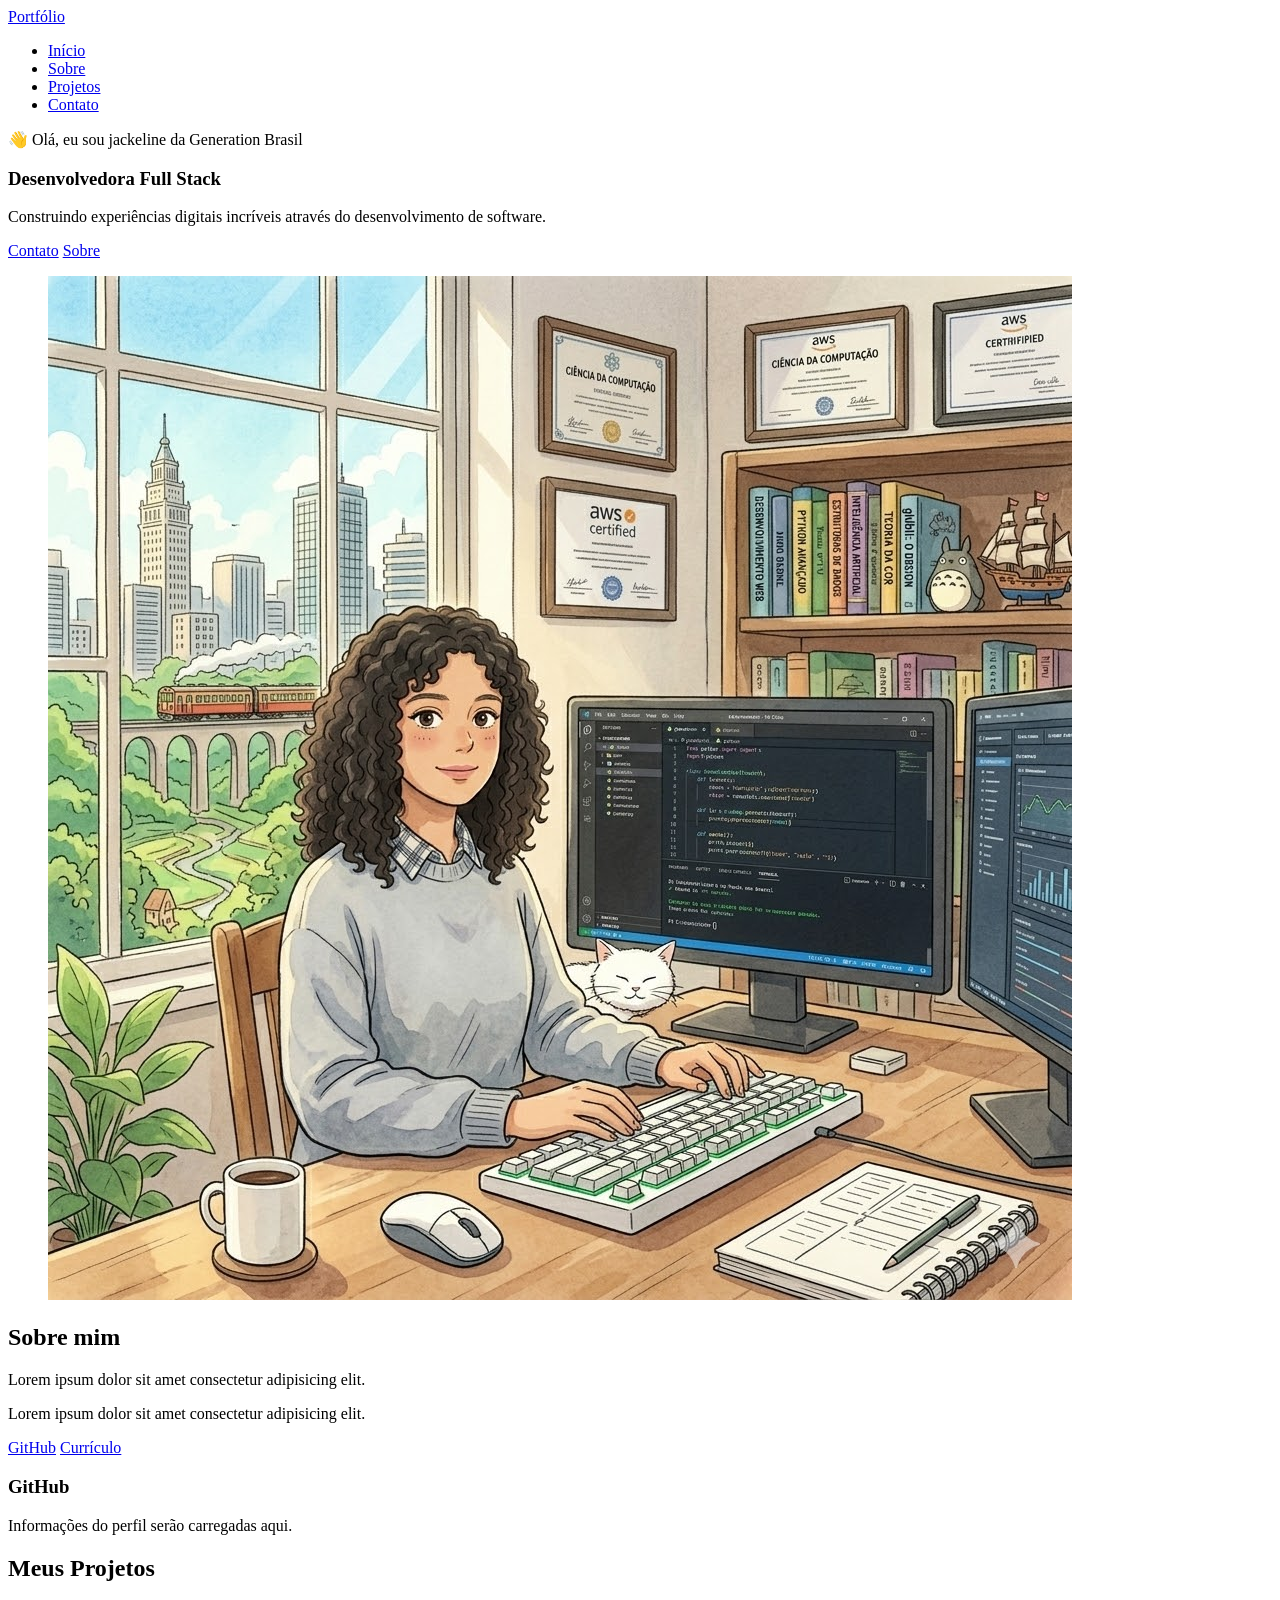
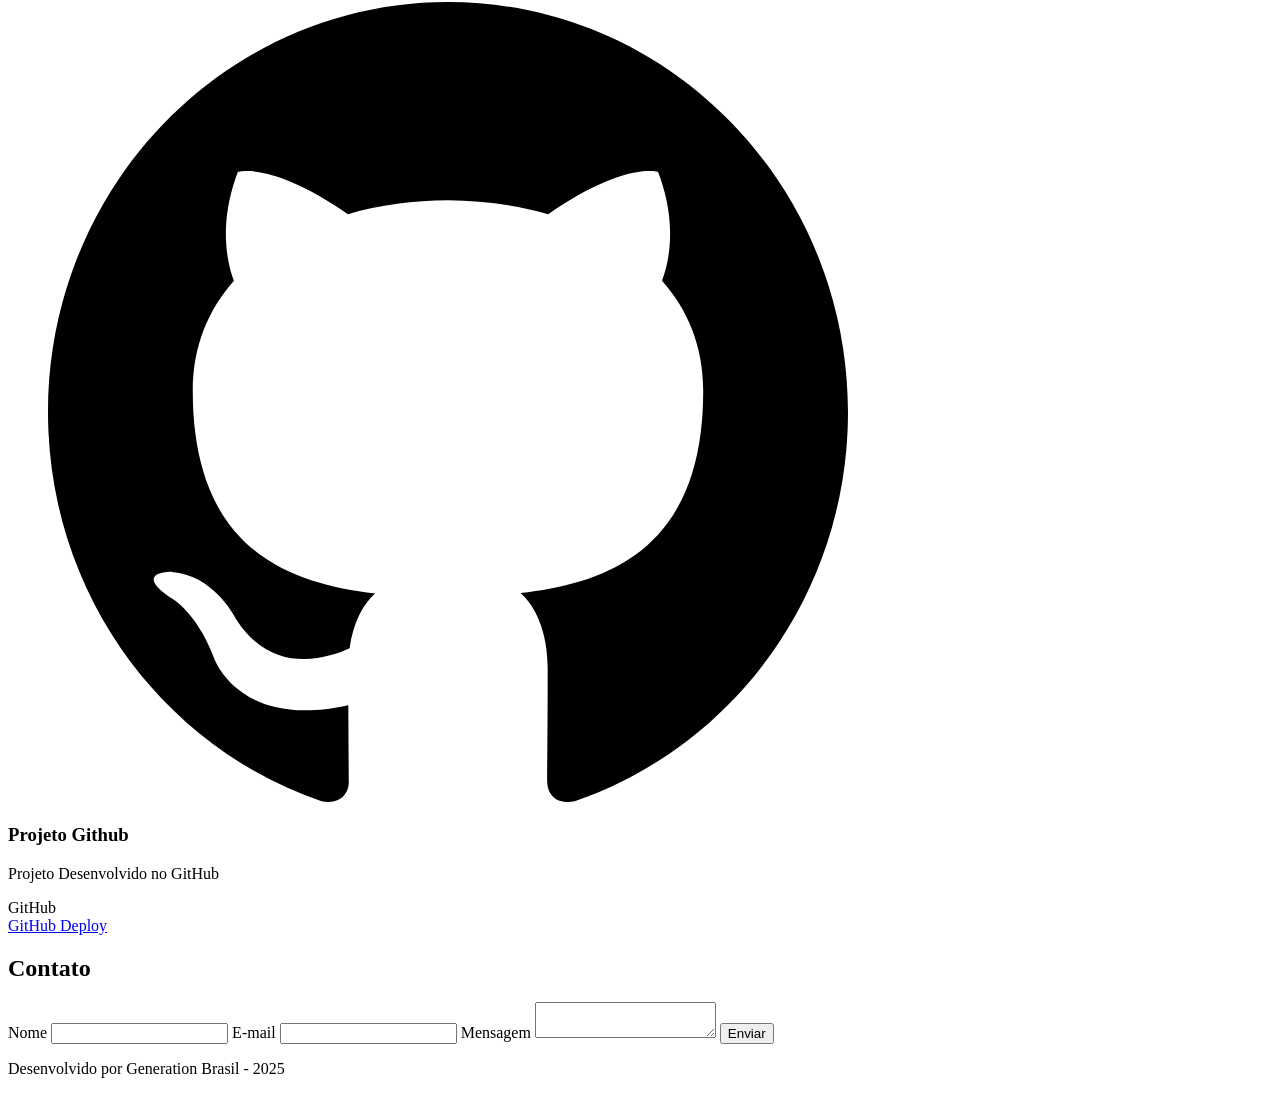
==== index.html @ 972995d1 "Atualização do portfólio" ====
<!DOCTYPE html>
<html lang="pt-br">

<head>
    <meta charset="UTF-8">
    <meta name="viewport" content="width=device-width, initial-scale=1.0">

    <meta name="author" content="Generation Brasil">
    <meta name="description" content="Portfólio da Generation Brasil, 
                desenvolvedor Full Stack especializado em criar experiências 
                digitais incríveis. Conheça meus projetos e entre em contato.">
    <meta name="robots" content="index, follow">

    <link rel="icon" type="image/svg+xml" href="./assets/img/favicon.svg">

    <title>Portfólio Generation Brasil</title>
</head>

<body>


    <!-- Cabeçalho da Página (header) -->
    <header>

        <div class="menu-content">

            <!-- TÍTULO -->
            <a href="index.html" id="titulo">Portfólio</a>

            <!-- MENU -->
            <nav>
                <ul class="menu-list">


                    <li><a href="#hero">Início</a></li>
                    <li><a href="#about">Sobre</a></li>
                    <li><a href="#projects">Projetos</a></li>
                    <li><a href="#contact">Contato</a></li>
                </ul>
            </nav>

        </div>

    </header>


    <main>
        <section id="hero">
            <article>
                <span>👋 Olá, eu sou jackeline da Generation Brasil</span>
                <h1>Desenvolvedora Full Stack</h1>



                <p>
                    Construindo experiências digitais incríveis através do desenvolvimento de software.
                </p>
                <div>
                    <a href="#contact">Contato</a>
                    <a href="#about">Sobre</a>
                </div>
            </article>


        </section>

        <section id="about">
            <figure>
                <img src="assets/img/fotodev.jpg" alt="Teste">
            </figure>

            <article class="about-content">
                <h2>Sobre mim</h2>

                <p>
                    Lorem ipsum dolor sit amet consectetur adipisicing elit.
                </p>

                <p>
                    Lorem ipsum dolor sit amet consectetur adipisicing elit.
                </p>

                <div class="about-buttons-data">
                    <div class="buttons-conteiner">

                        <a href="#" target="_blank" class="botao">GitHub</a>

                        <a href="https://docs.google.com/document/d/15XJfJDnH5DK8Jt36QA4TYG4W5u7nFLm6/edit?usp=sharing&ouid=114513212974353377610&rtpof=true&sd=true"
                            target="_blank" class="botao-outline">
                            Currículo
                        </a>

                    </div>
                </div>
                <h3>GitHub</h3>

                <p>Informações do perfil serão carregadas aqui.</p>
                </div>
            </article>

        </section>

        <!-- Seção Projetos do autor -->
        <section id="projects" class="section-container projects-container">
            <h2>Meus Projetos</h2>

            <!-- Swiper Container -->
            <div class="swiper projects-swiper">
                <div class="swiper-wrapper">
                    <div class="swiper-slide">

                        <article class="project-card">
                            <figure class="project-image">
                                <img src="./assets/icons/languages/github.svg" alt="Ícone GitHub">
                            </figure>

                            <div class="project-content">
                                <h3>Projeto Github</h3>
                                <p>Projeto Desenvolvido no GitHub</p>

                                <div class="project-tags">
                                    <span class="tag">GitHub</span>
                                </div>

                                <div class="project-buttons">
                                    <a href="#" target="_blank" class="botao botao-sm">
                                        GitHub
                                    </a>

                                    <a href="#" target="_blank" class="botao-outline botao-sm">
                                        Deploy
                                    </a>
                                </div>
                            </div>

                        </article>

                    </div>
                </div>
            </div>

            <!-- Botões de navegação -->
            <div class="swiper-button-next"></div>
            <div class="swiper-button-prev"></div>

            <!-- Paginação -->
            <div class="swiper-pagination"></div>

        </section>

        <section id="contact">

            <h2>Contato</h2>

            <form>
                <label for="name">Nome</label>
                <input type="text" id="name" />

                <label for="email">E-mail</label>
                <input type="email" id="email" />

                <label for="message">Mensagem</label>
                <textarea id="message"></textarea>

                <button type="submit"> Enviar </button>

            </form>

        </section>
    </main>

    <footer>
        <p>Desenvolvido por Generation Brasil - 2025</p>
    </footer>


</body>

</html>
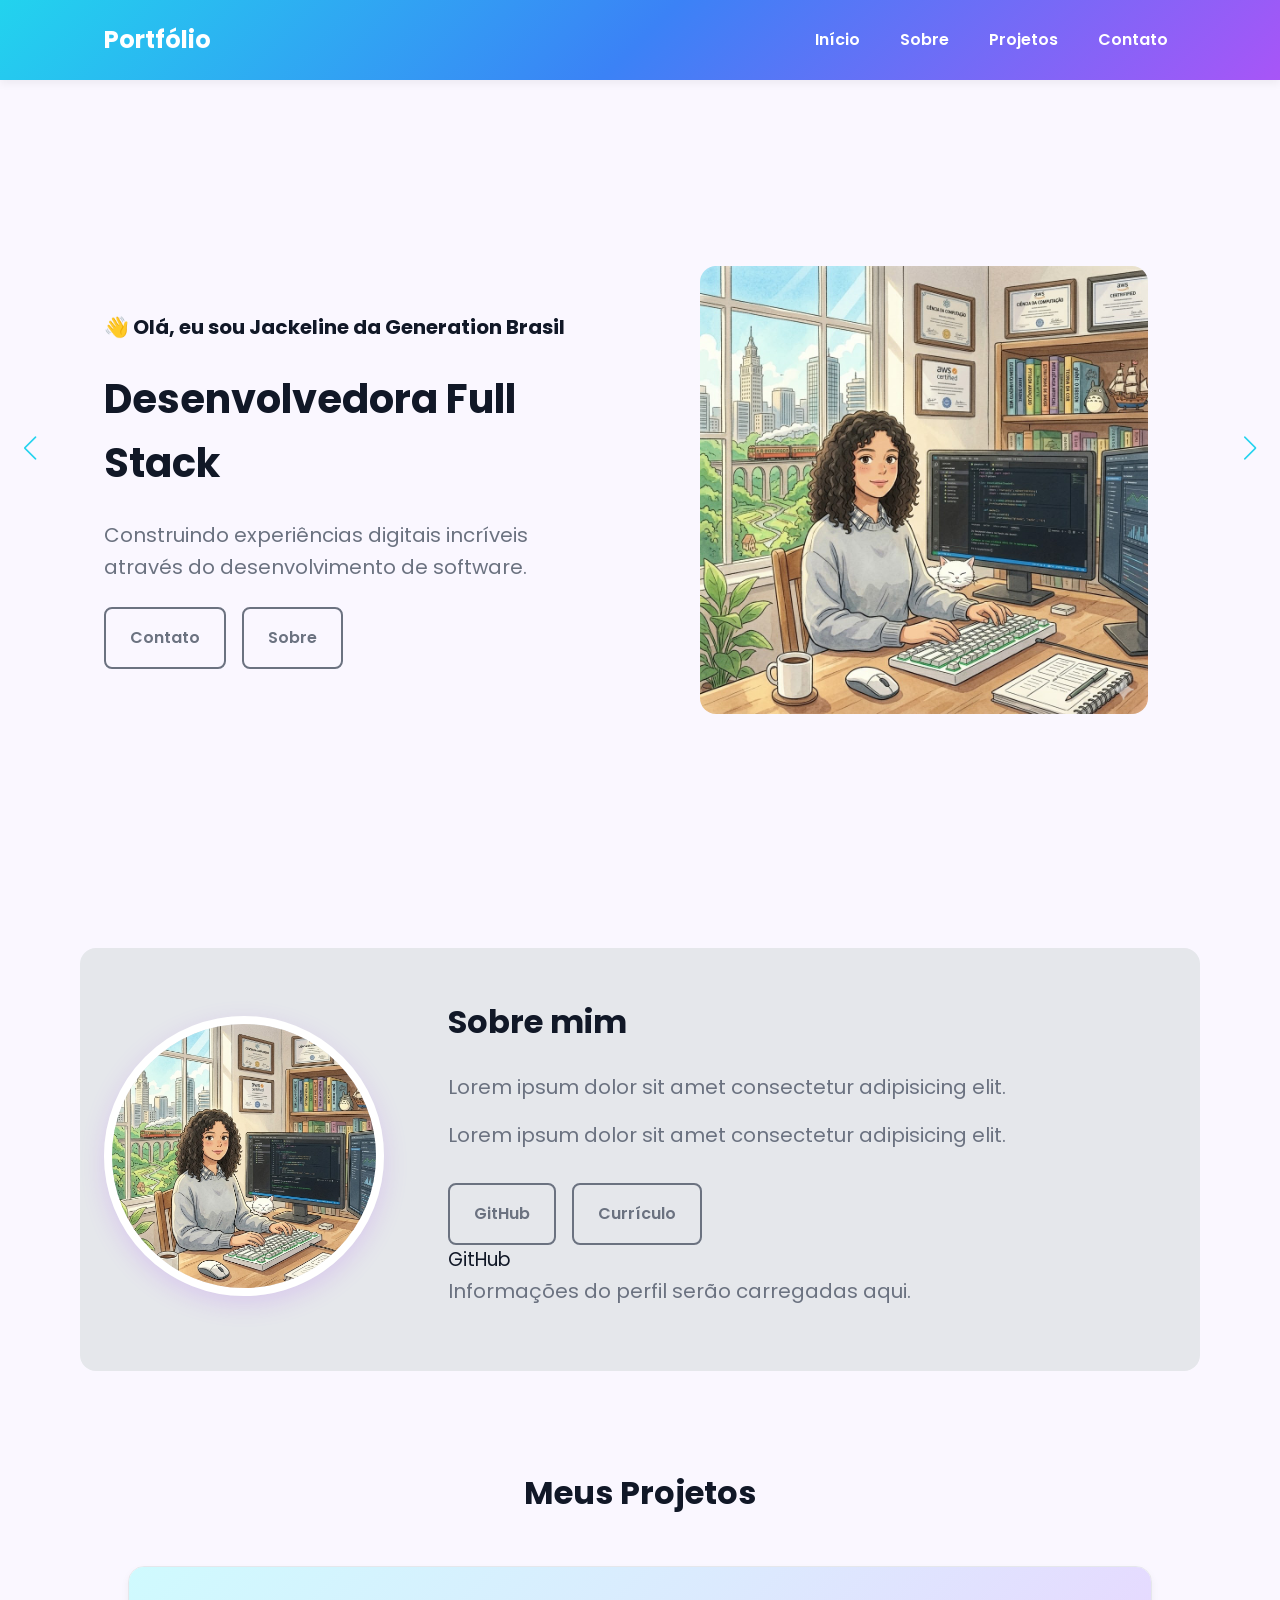
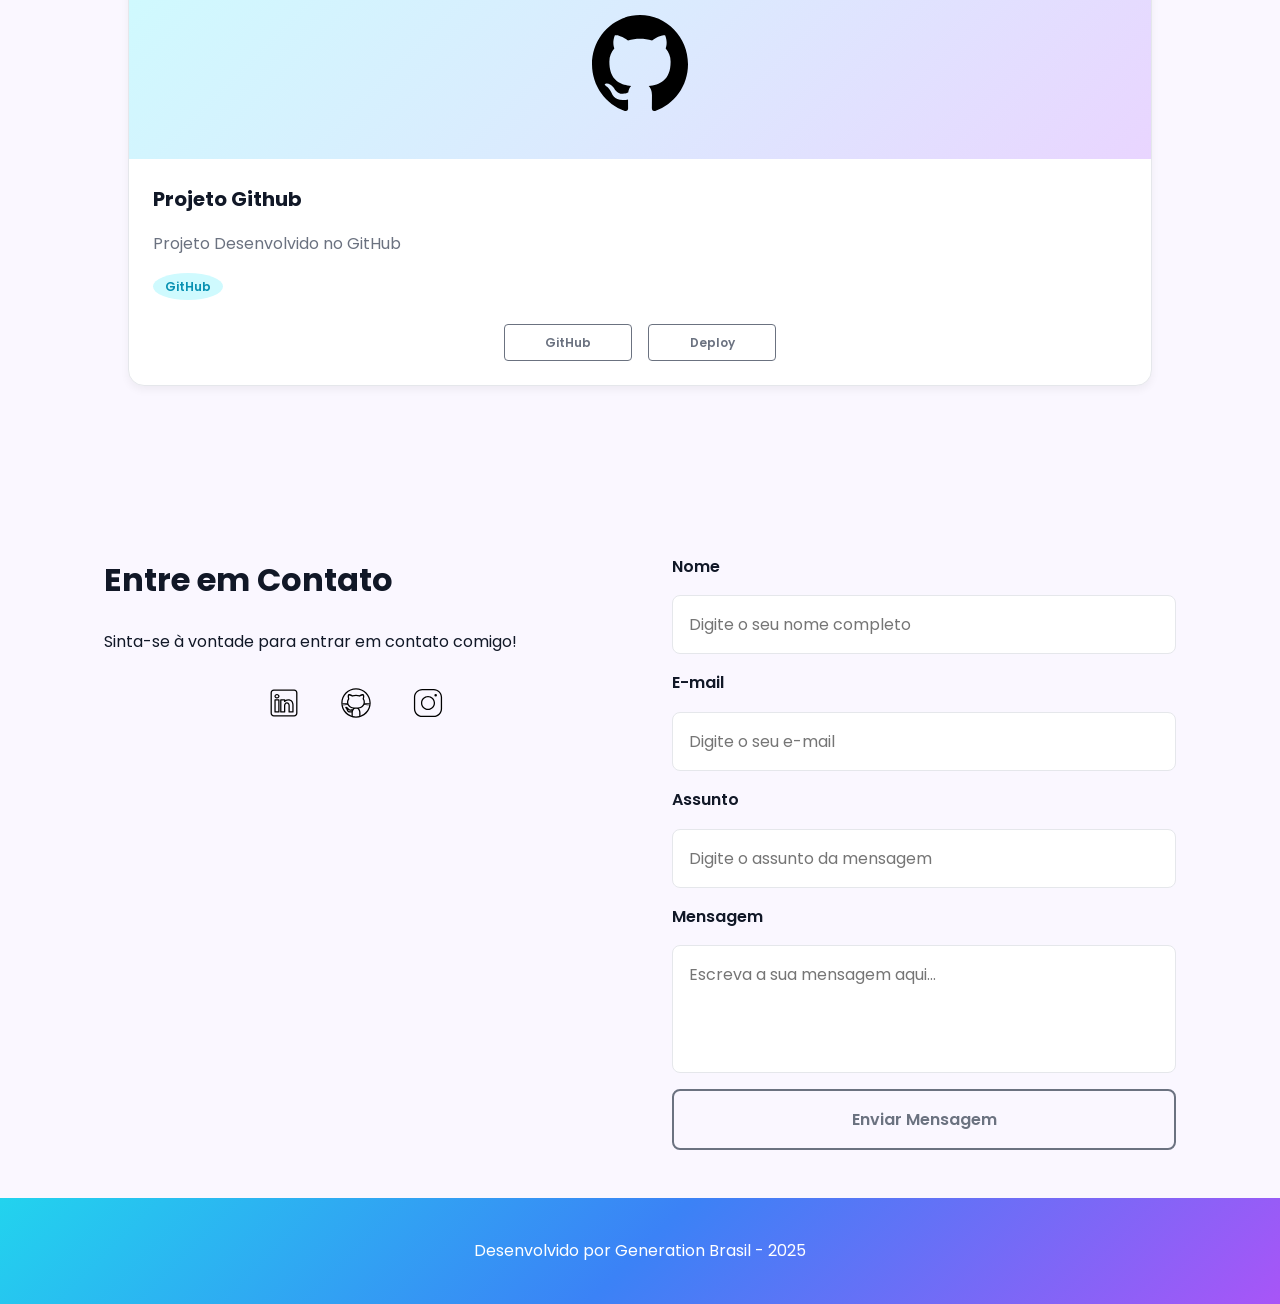
==== commit 0a6a0fea: "estilização e responsividade do portfólio" ====
--- a/index.html
+++ b/index.html
@@ -14,6 +14,20 @@
     <link rel="icon" type="image/svg+xml" href="./assets/img/favicon.svg">
 
     <title>Portfólio Generation Brasil</title>
+
+
+    <!-- Fontes do Google -->
+    <link rel="preconnect" href="https://fonts.googleapis.com">
+    <link rel="preconnect" href="https://fonts.gstatic.com" crossorigin>
+
+    <!-- Fonte do Google - Poppins -->
+    <link href="https://fonts.googleapis.com/css2?family=Poppins&display=swap" rel="stylesheet">
+
+    <!-- SWIPER CSS -->
+    <link rel="stylesheet" href="https://cdn.jsdelivr.net/npm/swiper@11/swiper-bundle.min.css">
+
+    <!-- Link para a Folha de Estilo da Página - CSS -->
+    <link rel="stylesheet" href="./assets/css/style.css">
 </head>
 
 <body>
@@ -45,28 +59,29 @@
 
 
     <main>
-        <section id="hero">
-            <article>
-                <span>👋 Olá, eu sou jackeline da Generation Brasil</span>
+        <section id="hero" class="section-container hero-container">
+            <article class="hero-content">
+                <span>👋 Olá, eu sou Jackeline da Generation Brasil</span>
                 <h1>Desenvolvedora Full Stack</h1>
-
-
 
                 <p>
                     Construindo experiências digitais incríveis através do desenvolvimento de software.
                 </p>
-                <div>
-                    <a href="#contact">Contato</a>
-                    <a href="#about">Sobre</a>
+
+                <div class="buttons-container">
+                    <a href="#contact" class="botao">Contato</a>
+                    <a href="#about" class="botao-outline">Sobre</a>
                 </div>
             </article>
 
-
+            <figure class="hero-image">
+                <img src="assets/img/fotodev.jpg" alt="Foto de Jackeline" class="float-animation">
+            </figure>
         </section>
 
-        <section id="about">
-            <figure>
-                <img src="assets/img/fotodev.jpg" alt="Teste">
+        <section id="about" class="section-container about-container">
+            <figure class="about-image">
+                <img src="assets/img/fotodev.jpg" alt="Foto de Jackeline">
             </figure>
 
             <article class="about-content">
@@ -81,23 +96,20 @@
                 </p>
 
                 <div class="about-buttons-data">
-                    <div class="buttons-conteiner">
-
+                    <div class="buttons-container">
                         <a href="#" target="_blank" class="botao">GitHub</a>
 
                         <a href="https://docs.google.com/document/d/15XJfJDnH5DK8Jt36QA4TYG4W5u7nFLm6/edit?usp=sharing&ouid=114513212974353377610&rtpof=true&sd=true"
                             target="_blank" class="botao-outline">
                             Currículo
                         </a>
-
                     </div>
                 </div>
+
                 <h3>GitHub</h3>
 
                 <p>Informações do perfil serão carregadas aqui.</p>
-                </div>
             </article>
-
         </section>
 
         <!-- Seção Projetos do autor -->
@@ -148,32 +160,79 @@
 
         </section>
 
-        <section id="contact">
-
-            <h2>Contato</h2>
-
-            <form>
-                <label for="name">Nome</label>
-                <input type="text" id="name" />
-
-                <label for="email">E-mail</label>
-                <input type="email" id="email" />
-
-                <label for="message">Mensagem</label>
-                <textarea id="message"></textarea>
-
-                <button type="submit"> Enviar </button>
-
-            </form>
-
-        </section>
+        <section id="contact" class="section-container contact-container">
+
+    <!-- Informações de Contato -->
+    <article class="contact-info">
+
+        <h2>Entre em Contato</h2>
+
+        <p>
+            Sinta-se à vontade para entrar em contato comigo!
+        </p>
+
+        <!-- Redes Sociais -->
+        <div class="social-container">
+
+            <a href="#" target="_blank" class="social-icon">
+                <img src="./assets/icons/social/linkedin.svg" alt="LinkedIn">
+            </a>
+
+            <a href="#" target="_blank" class="social-icon">
+                <img src="./assets/icons/social/github.svg" alt="GitHub">
+            </a>
+
+            <a href="#" target="_blank" class="social-icon">
+                <img src="./assets/icons/social/instagram.svg" alt="Instagram">
+            </a>
+
+        </div>
+
+    </article>
+
+    <!-- Formulário -->
+    <form>
+
+        <label for="name">Nome</label>
+        <input
+            type="text"
+            id="name"
+            name="name"
+            placeholder="Digite o seu nome completo">
+
+        <label for="email">E-mail</label>
+        <input
+            type="email"
+            id="email"
+            name="email"
+            placeholder="Digite o seu e-mail">
+
+        <label for="subject">Assunto</label>
+        <input
+            type="text"
+            id="subject"
+            name="subject"
+            placeholder="Digite o assunto da mensagem">
+
+        <label for="message">Mensagem</label>
+        <textarea
+            id="message"
+            name="message"
+            placeholder="Escreva a sua mensagem aqui..."></textarea>
+
+        <button type="submit" class="botao">
+            Enviar Mensagem
+        </button>
+
+    </form>
+
+</section>
     </main>
 
     <footer>
         <p>Desenvolvido por Generation Brasil - 2025</p>
     </footer>
 
-
 </body>
 
 </html>
--- a/assets/css/style.css
+++ b/assets/css/style.css
@@ -0,0 +1,816 @@
+* {
+    margin: 0;
+    padding: 0;
+    box-sizing: border-box;
+    font-family: 'Poppins', sans-serif;
+    font-weight: 400;
+    text-decoration: none;
+    outline: none;
+}
+
+:root {
+    --primary-100: #CFFAFE;
+    --primary-300: #67E8F9;
+    --primary-500: #22D3EE;
+    --primary-700: #0891B2;
+
+    --secondary-100: #DBEAFE;
+    --secondary-300: #93C5FD;
+    --secondary-500: #3B82F6;
+    --secondary-700: #1D4ED8;
+
+    --accent-100: #E9D5FF;
+    --accent-300: #C084FC;
+    --accent-500: #A855F7;
+    --accent-700: #7E22CE;
+
+    --gradient-main: linear-gradient(135deg,
+            var(--primary-500),
+            var(--secondary-500),
+            var(--accent-500));
+
+    --gray-200: #E5E7EB;
+    --gray-400: #6B7280;
+    --black: #111827;
+    --white: #FFFFFF;
+    --off-white: #FAF7FF;
+
+    --error: #E63946;
+
+    --shadow-sm: 0 0.25rem 0.5rem rgba(0, 0, 0, 0.05);
+    --shadow-md: 0 0.25rem 0.75rem rgba(59, 130, 246, 0.25);
+    --shadow-lg: 0 0.5rem 1.5rem rgba(168, 85, 247, 0.2);
+
+    --spacing-xs: 0.5rem;
+    --spacing-sm: 1rem;
+    --spacing-md: 1.5rem;
+    --spacing-lg: 2rem;
+    --spacing-xl: 3rem;
+    --spacing-2xl: 4rem;
+
+    --text-sm: 0.75rem;
+    --text-base: 1rem;
+    --text-lg: 1.25rem;
+    --text-xl: 1.5rem;
+    --text-2xl: 2rem;
+    --text-3xl: 2.5rem;
+
+    --radius-sm: 0.25rem;
+    --radius-md: 0.5rem;
+    --radius-lg: 1rem;
+    --radius-xl: 2rem;
+    --radius-full: 50%;
+
+    --transition-default: all 0.3s ease;
+}
+
+html {
+    scroll-behavior: smooth;
+}
+
+body {
+    display: flex;
+    flex-direction: column;
+    min-height: 100vh;
+    background-color: var(--off-white);
+    line-height: 1.6;
+    color: var(--black);
+}
+
+main {
+    flex: 1;
+}
+
+.section-container {
+    max-width: 70rem;
+    margin: 0 auto;
+    padding: var(--spacing-xl) var(--spacing-md);
+    scroll-margin-top: 6rem;
+}
+
+.buttons-container {
+    display: flex;
+    gap: var(--spacing-sm);
+}
+
+.botao,
+.botao-outline {
+    display: inline-block;
+    padding: var(--spacing-sm) var(--spacing-md);
+    border: 0.125rem solid transparent;
+    border-radius: var(--radius-md);
+    font-size: var(--text-base);
+    font-weight: 600;
+    text-align: center;
+    cursor: pointer;
+    transition: var(--transition-default);
+}
+
+.botao {
+    border-color: var(--gray-400);
+    background-color: transparent;
+    color: var(--gray-400);
+}
+
+.botao:hover {
+    background: var(--gradient-main);
+    border-color: transparent;
+    color: var(--white);
+    box-shadow: var(--shadow-md);
+    transform: translateY(-0.25rem);
+}
+
+.botao-outline {
+    border-color: var(--gray-400);
+    background-color: transparent;
+    color: var(--gray-400);
+}
+
+.botao-outline:hover {
+    background: var(--gradient-main);
+    border-color: transparent;
+    color: var(--white);
+    box-shadow: var(--shadow-md);
+    transform: translateY(-0.25rem);
+}
+
+.botao-sm {
+    min-width: 8rem;
+    padding: var(--spacing-xs) var(--spacing-sm);
+    border-width: 0.1rem;
+    border-radius: var(--radius-sm);
+    font-size: var(--text-sm);
+}
+
+header {
+    position: sticky;
+    top: 0;
+    z-index: 1000;
+    width: 100%;
+    height: 5rem;
+    background: var(--gradient-main);
+    box-shadow: var(--shadow-sm);
+}
+
+header a {
+    color: var(--white);
+    font-weight: 600;
+    transition: var(--transition-default);
+}
+
+header a:hover {
+    color: var(--white);
+    text-shadow: 0 0 0.75rem rgba(255, 255, 255, 0.9);
+}
+
+#titulo {
+    font-size: var(--text-xl);
+    font-weight: 700;
+}
+
+.menu-content {
+    display: flex;
+    justify-content: space-between;
+    align-items: center;
+    max-width: 70rem;
+    height: 100%;
+    margin: 0 auto;
+    padding: 0 var(--spacing-md);
+}
+
+.menu-list {
+    display: flex;
+    gap: var(--spacing-md);
+    list-style: none;
+}
+
+.menu-list a {
+    padding: var(--spacing-xs);
+}
+
+.hero-container {
+    display: flex;
+    align-items: center;
+    gap: var(--spacing-2xl);
+    min-height: calc(100vh - 5rem);
+}
+
+.hero-content {
+    display: flex;
+    flex: 1;
+    flex-direction: column;
+    gap: var(--spacing-md);
+}
+
+.hero-content span {
+    font-size: var(--text-lg);
+    font-weight: 700;
+}
+
+.hero-content h1 {
+    font-size: var(--text-3xl);
+    font-weight: 700;
+}
+
+.hero-content p,
+.about-content p,
+.contact-content p {
+    font-size: var(--text-lg);
+    color: var(--gray-400);
+}
+
+.hero-image {
+    display: flex;
+    flex: 1;
+    justify-content: center;
+}
+
+.hero-image img {
+    width: 100%;
+    max-width: 28rem;
+    border-radius: var(--radius-lg);
+}
+
+@keyframes float {
+
+    0%,
+    100% {
+        transform: translateY(0);
+    }
+
+    50% {
+        transform: translateY(-1.25rem);
+    }
+}
+
+.float-animation {
+    animation: float 3s ease-in-out infinite;
+}
+
+.about-container {
+    display: flex;
+    align-items: center;
+    gap: var(--spacing-2xl);
+    margin: var(--spacing-xl) auto;
+    border-radius: var(--radius-lg);
+    background-color: var(--gray-200);
+}
+
+.about-image {
+    flex: 0 0 17.5rem;
+}
+
+.about-image img {
+    width: 100%;
+    border: 0.5rem solid var(--white);
+    border-radius: var(--radius-full);
+    box-shadow: var(--shadow-lg);
+}
+
+.projects-container h2,
+.about-content h2,
+.contact-container h2 {
+    margin-bottom: var(--spacing-md);
+    font-size: var(--text-2xl);
+    font-weight: 700;
+    color: var(--black);
+}
+
+.about-content p {
+    margin-bottom: var(--spacing-sm);
+    text-align: justify;
+}
+
+.about-buttons-data {
+    display: flex;
+    justify-content: space-between;
+    align-items: center;
+    gap: var(--spacing-md);
+    margin-top: var(--spacing-lg);
+}
+
+.about-buttons-data .buttons-container {
+    margin-right: auto;
+}
+
+.data-container {
+    display: flex;
+    gap: var(--spacing-md);
+    margin-top: 0;
+}
+
+.data-item {
+    display: flex;
+    flex-direction: column;
+    align-items: center;
+}
+
+.data-number {
+    font-size: var(--text-xl);
+    font-weight: 700;
+    text-align: center;
+    color: var(--primary-500);
+}
+
+.data-label {
+    font-size: var(--text-sm);
+    text-align: center;
+    color: var(--gray-400);
+}
+
+/* Projects */
+
+.projects-container {
+    scroll-margin-top: 6rem;
+    margin: var(--spacing-xl) auto;
+    text-align: center;
+}
+
+.projects-swiper {
+    position: relative;
+    width: 100%;
+    padding: var(--spacing-md);
+    overflow: hidden;
+}
+
+.project-card {
+    display: flex;
+    flex-direction: column;
+    width: 100%;
+    height: 100%;
+
+    border: 1px solid var(--gray-200);
+    border-radius: var(--radius-lg);
+
+    background-color: var(--white);
+
+    box-shadow: var(--shadow-sm);
+    overflow: hidden;
+    transition: var(--transition-default);
+}
+
+.project-card:hover {
+    box-shadow: var(--shadow-lg);
+}
+
+.project-image {
+    display: flex;
+    align-items: center;
+    justify-content: center;
+
+    width: 100%;
+    height: 12rem;
+
+    background: linear-gradient(135deg,
+            var(--primary-100),
+            var(--secondary-100),
+            var(--accent-100));
+}
+
+.project-image img {
+    width: 50%;
+    height: 50%;
+
+    max-width: 100%;
+    max-height: 100%;
+
+    object-fit: contain;
+    transition: var(--transition-default);
+}
+
+.project-content {
+    display: flex;
+    flex: 1;
+    flex-direction: column;
+
+    padding: var(--spacing-md);
+
+    text-align: left;
+}
+
+.project-content h3 {
+    margin-bottom: var(--spacing-sm);
+    font-size: var(--text-lg);
+    font-weight: 700;
+}
+
+.project-content p {
+    flex: 1;
+    margin-bottom: var(--spacing-sm);
+
+    font-size: var(--text-base);
+    color: var(--gray-400);
+}
+
+.project-tags {
+    display: flex;
+    flex-wrap: wrap;
+    gap: var(--spacing-xs);
+}
+
+.tag {
+    padding: 0.25rem 0.75rem;
+    border-radius: var(--radius-full);
+
+    background-color: var(--primary-100);
+
+    font-size: var(--text-sm);
+    font-weight: 600;
+
+    color: var(--primary-700);
+}
+
+.project-buttons {
+    display: flex;
+    justify-content: center;
+    align-items: center;
+
+    gap: var(--spacing-sm);
+    margin-top: var(--spacing-md);
+}
+
+/* Swiper */
+
+.swiper-wrapper {
+    align-items: stretch;
+}
+
+.swiper-slide {
+    display: flex;
+    height: auto;
+}
+
+.swiper-button-next,
+.swiper-button-prev {
+    width: 2.5rem;
+    height: 2.5rem;
+}
+
+.swiper-button-next::after,
+.swiper-button-prev::after {
+    font-size: var(--text-xl);
+    color: var(--primary-500);
+}
+
+.swiper-button-next:hover::after,
+.swiper-button-prev:hover::after {
+    color: var(--accent-500);
+}
+
+.swiper-pagination-bullet {
+    width: 0.75rem;
+    height: 0.75rem;
+    background-color: var(--gray-400);
+    opacity: 1;
+}
+
+.swiper-pagination-bullet-active {
+    width: 2rem;
+    border-radius: var(--radius-sm);
+    background: var(--gradient-main);
+}
+
+/* Contact */
+
+.contact-container {
+    display: grid;
+    grid-template-columns: 1fr 1fr;
+    gap: var(--spacing-2xl);
+}
+
+.contact-info h2 {
+    margin-bottom: var(--spacing-md);
+}
+
+.contact-info p {
+    margin-bottom: var(--spacing-md);
+}
+
+.social-container {
+    display: flex;
+    justify-content: center;
+    gap: var(--spacing-md);
+}
+
+.social-icon {
+    width: 3rem;
+    height: 3rem;
+    padding: var(--spacing-xs);
+    border-radius: var(--radius-md);
+    transition: var(--transition-default);
+}
+
+.social-icon img {
+    width: 100%;
+    filter: grayscale(100%);
+    transition: var(--transition-default);
+}
+
+.social-icon:hover img {
+    filter: none;
+}
+
+/* Form */
+
+form {
+    display: flex;
+    flex-direction: column;
+    gap: var(--spacing-sm);
+}
+
+label {
+    font-size: var(--text-base);
+    font-weight: 600;
+}
+
+input,
+textarea {
+    width: 100%;
+    padding: var(--spacing-sm);
+    border: 1px solid var(--gray-200);
+    border-radius: var(--radius-md);
+    font-family: inherit;
+    font-size: var(--text-base);
+    transition: var(--transition-default);
+}
+
+input:focus,
+textarea:focus {
+    border-color: var(--primary-500);
+    outline: none;
+}
+
+textarea {
+    min-height: 8rem;
+    resize: none;
+}
+
+form span {
+    margin-top: -0.5rem;
+    font-size: var(--text-sm);
+    color: var(--error);
+}
+
+
+footer {
+    padding: 2.5rem;
+    background: var(--gradient-main);
+    font-weight: 600;
+    text-align: center;
+    color: var(--white);
+}
+
+/* Success */
+
+.success-container {
+    display: flex;
+    flex-direction: column;
+    justify-content: center;
+    align-items: center;
+    width: 100%;
+    min-height: calc(100vh - 12.5rem);
+    padding: var(--spacing-xl) var(--spacing-md);
+}
+
+.success-content {
+    display: flex;
+    flex-direction: column;
+    align-items: center;
+    gap: var(--spacing-md);
+    max-width: 40rem;
+    text-align: center;
+}
+
+.success-content h1 {
+    font-size: var(--text-3xl);
+    font-weight: 700;
+    color: var(--black);
+}
+
+.success-content h2 {
+    font-size: var(--text-lg);
+    color: var(--gray-400);
+}
+
+.success-icon {
+    display: flex;
+    align-items: center;
+    justify-content: center;
+    width: 7rem;
+    height: 7rem;
+    border-radius: var(--radius-full);
+    background: linear-gradient(
+        135deg,
+        var(--primary-100),
+        var(--secondary-100),
+        var(--accent-100)
+    );
+}
+
+.success-icon img {
+    width: 4rem;
+    height: 4rem;
+}
+
+.success-content h1 {
+    display: block;
+    color: rgb(8, 7, 7);
+    font-size: 3rem;
+}
+
+@media screen and (max-width: 1024px) {
+
+}
+
+/* Responsividade - Celulares */
+
+@media screen and (max-width: 480px) {
+
+    .section-container {
+        padding: var(--spacing-lg) var(--spacing-sm);
+    }
+
+    .hero-content h1 {
+        font-size: var(--text-2xl);
+    }
+
+    .projects-container h2,
+    .about-content h2,
+    .contact-container h2 {
+        font-size: var(--text-xl);
+    }
+
+    .hero-content p,
+    .about-content p,
+    .contact-content p {
+        font-size: var(--text-base);
+    }
+
+    .hero-content span {
+        font-size: var(--text-base);
+    }
+
+    .success-content h1 {
+        font-size: var(--text-2xl);
+    }
+
+    .success-content h2 {
+        font-size: var(--text-base);
+    }
+
+    #titulo {
+        font-size: var(--text-lg);
+    }
+
+    .menu-list {
+        display: none;
+    }
+
+    .hero-container {
+        gap: var(--spacing-lg);
+    }
+
+    .hero-content {
+        width: 100%;
+        max-width: 100%;
+    }
+
+    .buttons-container {
+        flex-direction: column;
+        width: 100%;
+    }
+
+    .botao,
+    .botao-outline {
+        width: 100%;
+        padding: var(--spacing-sm);
+        font-size: var(--text-base);
+    }
+
+    .hero-image {
+        width: 100%;
+    }
+
+    .hero-image img {
+        max-width: 20rem;
+    }
+
+    .about-container {
+        margin: var(--spacing-lg) auto;
+        padding: var(--spacing-lg) var(--spacing-sm);
+    }
+
+    .about-image {
+        flex: 0 0 12rem;
+    }
+
+    .about-buttons-data {
+        width: 100%;
+    }
+
+    .about-buttons-data .buttons-container {
+        width: 100%;
+        margin-right: 0;
+    }
+
+    .data-number {
+        font-size: var(--text-lg);
+    }
+
+    .data-label {
+        font-size: var(--text-sm);
+    }
+
+    .projects-container {
+        margin: var(--spacing-lg) auto;
+    }
+
+    .projects-swiper {
+        padding: var(--spacing-sm);
+    }
+
+    .project-card {
+        min-height: 28rem;
+    }
+
+    .project-image {
+        height: 10rem;
+    }
+
+    .project-content {
+        padding: var(--spacing-sm);
+    }
+
+    .project-content h3 {
+        font-size: var(--text-base);
+    }
+
+    .project-content p {
+        font-size: var(--text-sm);
+    }
+
+    .contact-container {
+        width: 100%;
+    }
+
+    .contact-info p {
+        margin-bottom: var(--spacing-sm);
+    }
+
+    .social-container {
+        flex-wrap: wrap;
+    }
+
+    .social-icon {
+        width: 2.5rem;
+        height: 2.5rem;
+    }
+
+    form {
+        gap: var(--spacing-xs);
+    }
+
+    label {
+        font-size: var(--text-sm);
+    }
+
+    input,
+    textarea {
+        padding: var(--spacing-sm);
+        font-size: var(--text-sm);
+    }
+
+    form .botao {
+        padding: var(--spacing-sm);
+        width: 100%;
+    }
+
+    footer {
+        padding: var(--spacing-lg);
+        font-size: var(--text-sm);
+    }
+
+    .success-container {
+        min-height: calc(100vh - 10rem);
+        padding: var(--spacing-lg) var(--spacing-sm);
+    }
+
+    .success-content {
+        width: 100%;
+        max-width: 100%;
+    }
+
+    .success-icon {
+        width: 5rem;
+        height: 5rem;
+    }
+
+    .success-icon img {
+        width: 3rem;
+        height: 3rem;
+    }
+
+    .success-content .botao {
+        width: 100%;
+    }
+}
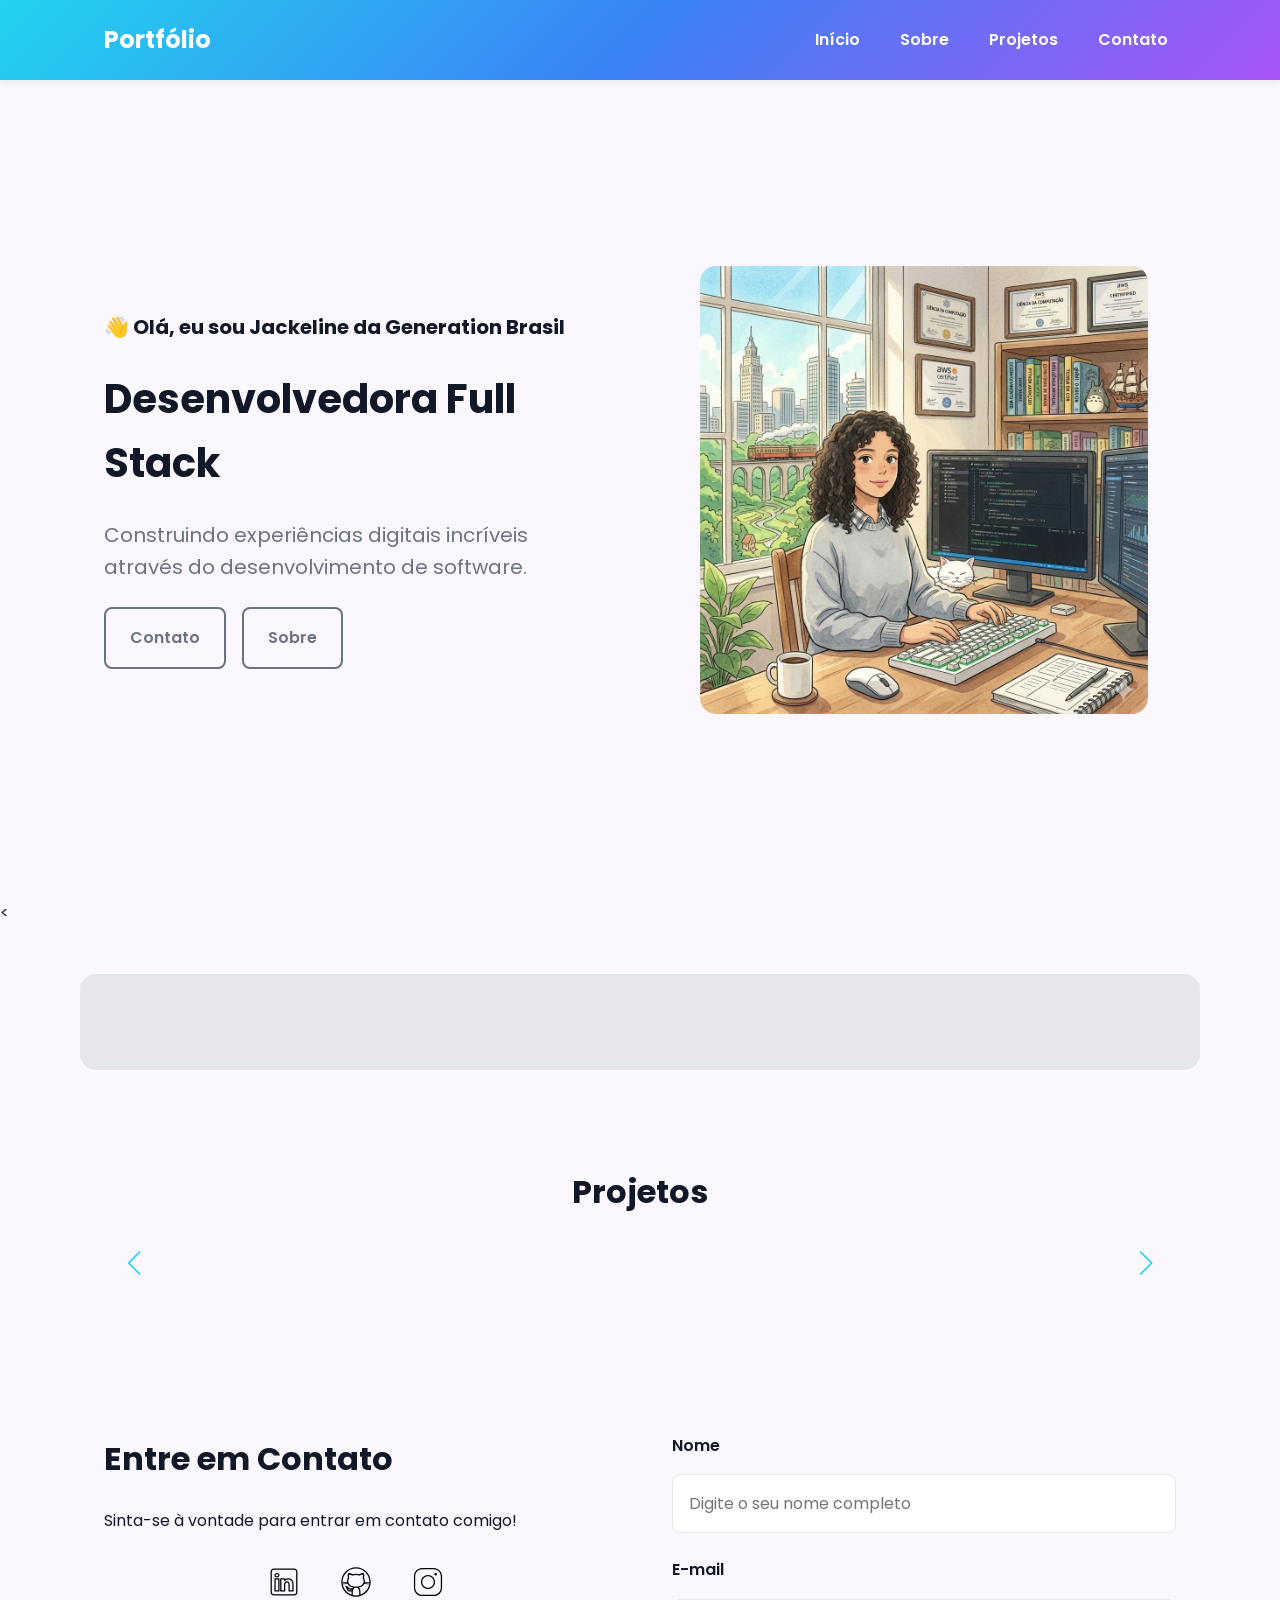
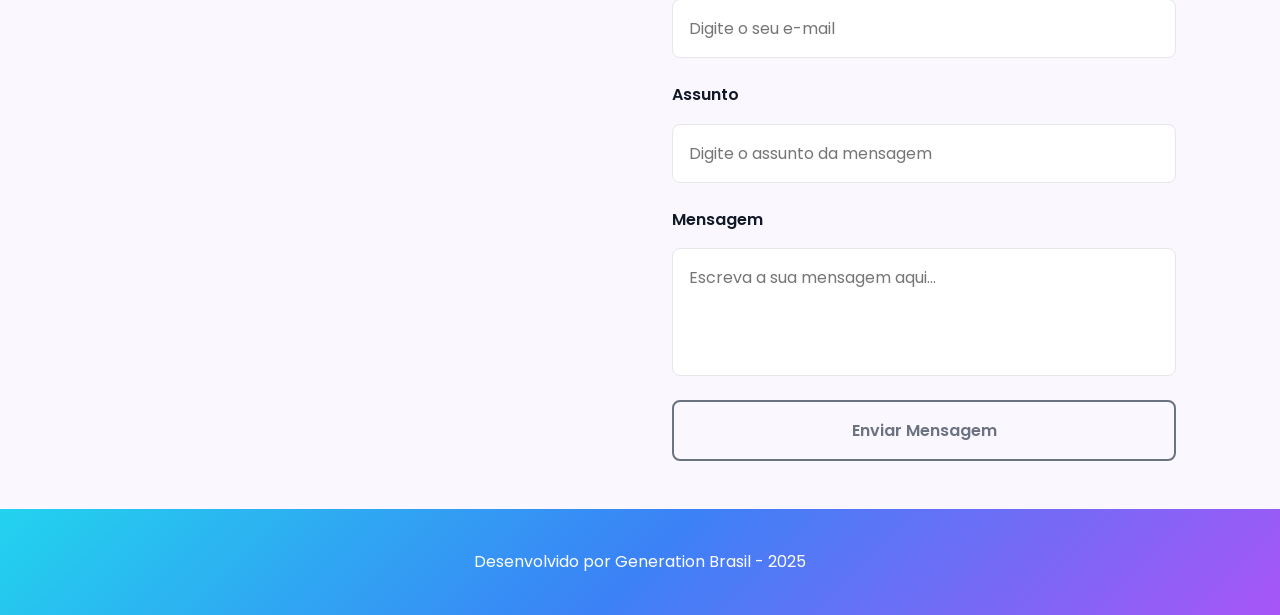
==== commit 3931b74a: "Implementa integração GitHub, carrossel Swiper e validação de formulário" ====
--- a/index.html
+++ b/index.html
@@ -79,160 +79,98 @@
             </figure>
         </section>
 
-        <section id="about" class="section-container about-container">
-            <figure class="about-image">
-                <img src="assets/img/fotodev.jpg" alt="Foto de Jackeline">
-            </figure>
+        <<section id="about" class="section-container about-container">
 
-            <article class="about-content">
-                <h2>Sobre mim</h2>
+            </section>
 
-                <p>
-                    Lorem ipsum dolor sit amet consectetur adipisicing elit.
-                </p>
 
-                <p>
-                    Lorem ipsum dolor sit amet consectetur adipisicing elit.
-                </p>
 
-                <div class="about-buttons-data">
-                    <div class="buttons-container">
-                        <a href="#" target="_blank" class="botao">GitHub</a>
+            <!-- Seção Projects -->
+            <section id="projects" class="section-container projects-container">
 
-                        <a href="https://docs.google.com/document/d/15XJfJDnH5DK8Jt36QA4TYG4W5u7nFLm6/edit?usp=sharing&ouid=114513212974353377610&rtpof=true&sd=true"
-                            target="_blank" class="botao-outline">
-                            Currículo
-                        </a>
+                <h2>Projetos</h2>
+
+                <div class="swiper projects-swiper">
+                    <div class="swiper-wrapper">
+
                     </div>
+
+                    <div class="swiper-button-prev"></div>
+                    <div class="swiper-button-next"></div>
+                    <div class="swiper-pagination"></div>
                 </div>
 
-                <h3>GitHub</h3>
+            </section>
 
-                <p>Informações do perfil serão carregadas aqui.</p>
-            </article>
-        </section>
+            <section id="contact" class="section-container contact-container">
 
-        <!-- Seção Projetos do autor -->
-        <section id="projects" class="section-container projects-container">
-            <h2>Meus Projetos</h2>
+                <!-- Informações de Contato -->
+                <article class="contact-info">
 
-            <!-- Swiper Container -->
-            <div class="swiper projects-swiper">
-                <div class="swiper-wrapper">
-                    <div class="swiper-slide">
+                    <h2>Entre em Contato</h2>
 
-                        <article class="project-card">
-                            <figure class="project-image">
-                                <img src="./assets/icons/languages/github.svg" alt="Ícone GitHub">
-                            </figure>
+                    <p>
+                        Sinta-se à vontade para entrar em contato comigo!
+                    </p>
 
-                            <div class="project-content">
-                                <h3>Projeto Github</h3>
-                                <p>Projeto Desenvolvido no GitHub</p>
+                    <!-- Redes Sociais -->
+                    <div class="social-container">
 
-                                <div class="project-tags">
-                                    <span class="tag">GitHub</span>
-                                </div>
+                        <a href="#" target="_blank" class="social-icon">
+                            <img src="./assets/icons/social/linkedin.svg" alt="LinkedIn">
+                        </a>
 
-                                <div class="project-buttons">
-                                    <a href="#" target="_blank" class="botao botao-sm">
-                                        GitHub
-                                    </a>
+                        <a href="#" target="_blank" class="social-icon">
+                            <img src="./assets/icons/social/github.svg" alt="GitHub">
+                        </a>
 
-                                    <a href="#" target="_blank" class="botao-outline botao-sm">
-                                        Deploy
-                                    </a>
-                                </div>
-                            </div>
-
-                        </article>
+                        <a href="#" target="_blank" class="social-icon">
+                            <img src="./assets/icons/social/instagram.svg" alt="Instagram">
+                        </a>
 
                     </div>
-                </div>
-            </div>
 
-            <!-- Botões de navegação -->
-            <div class="swiper-button-next"></div>
-            <div class="swiper-button-prev"></div>
+                </article>
 
-            <!-- Paginação -->
-            <div class="swiper-pagination"></div>
+                <!-- Formulário -->
+                <form id="formulario" action="https://formsubmit.co/168cbedd7eb16f38c3b2c03da003a63b" method="POST">
+                    <input type="hidden" name="_next" value="http://localhost:5500/success.html">
+                    <input type="hidden" name="_captcha" value="false">
 
-        </section>
+                    <label for="name">Nome</label>
+                    <input type="text" id="name" name="name" placeholder="Digite o seu nome completo">
+                    <span id="name-error"></span>
 
-        <section id="contact" class="section-container contact-container">
+                    <label for="email">E-mail</label>
+                    <input type="email" id="email" name="email" placeholder="Digite o seu e-mail">
+                    <span id="email-error"></span>
 
-    <!-- Informações de Contato -->
-    <article class="contact-info">
+                    <label for="subject">Assunto</label>
+                    <input type="text" id="subject" name="subject" placeholder="Digite o assunto da mensagem">
+                    <span id="subject-error"></span>
 
-        <h2>Entre em Contato</h2>
+                    <label for="message">Mensagem</label>
+                    <textarea id="message" name="message" placeholder="Escreva a sua mensagem aqui..."></textarea>
+                    <span id="message-error"></span>
 
-        <p>
-            Sinta-se à vontade para entrar em contato comigo!
-        </p>
+                    <button type="submit" class="botao">
+                        Enviar Mensagem
+                    </button>
 
-        <!-- Redes Sociais -->
-        <div class="social-container">
-
-            <a href="#" target="_blank" class="social-icon">
-                <img src="./assets/icons/social/linkedin.svg" alt="LinkedIn">
-            </a>
-
-            <a href="#" target="_blank" class="social-icon">
-                <img src="./assets/icons/social/github.svg" alt="GitHub">
-            </a>
-
-            <a href="#" target="_blank" class="social-icon">
-                <img src="./assets/icons/social/instagram.svg" alt="Instagram">
-            </a>
-
-        </div>
-
-    </article>
-
-    <!-- Formulário -->
-    <form>
-
-        <label for="name">Nome</label>
-        <input
-            type="text"
-            id="name"
-            name="name"
-            placeholder="Digite o seu nome completo">
-
-        <label for="email">E-mail</label>
-        <input
-            type="email"
-            id="email"
-            name="email"
-            placeholder="Digite o seu e-mail">
-
-        <label for="subject">Assunto</label>
-        <input
-            type="text"
-            id="subject"
-            name="subject"
-            placeholder="Digite o assunto da mensagem">
-
-        <label for="message">Mensagem</label>
-        <textarea
-            id="message"
-            name="message"
-            placeholder="Escreva a sua mensagem aqui..."></textarea>
-
-        <button type="submit" class="botao">
-            Enviar Mensagem
-        </button>
-
-    </form>
-
-</section>
+                </form>
+            </section>
     </main>
 
     <footer>
         <p>Desenvolvido por Generation Brasil - 2025</p>
     </footer>
 
+    <!-- SWIPER JS -->
+    <script src="https://cdn.jsdelivr.net/npm/swiper@11/swiper-bundle.min.js"></script>
+
+    <!-- Script JavaScript-->
+    <script src="assets/js/script.js"></script>
+
 </body>
 
 </html>
--- a/assets/css/style.css
+++ b/assets/css/style.css
@@ -813,4 +813,53 @@
     .success-content .botao {
         width: 100%;
     }
-}+
+    
+}
+
+.project-card {
+    background: linear-gradient(
+        180deg,
+        rgba(207, 250, 254, 0.25),
+        rgba(219, 234, 254, 0.25),
+        rgba(233, 213, 255, 0.25)
+    );
+    border: 1px solid rgba(168, 85, 247, 0.18);
+}
+
+.project-image {
+    background: linear-gradient(
+        135deg,
+        rgba(207, 250, 254, 0.7),
+        rgba(219, 234, 254, 0.7),
+        rgba(233, 213, 255, 0.7)
+    );
+}
+
+.project-content {
+    background-color: rgba(255, 255, 255, 0.75);
+}
+
+.project-card:hover {
+    transform: translateY(-8px);
+    border: 1px solid var(--accent-300);
+    box-shadow: 0 10px 28px rgba(168, 85, 247, 0.22);
+}
+
+.project-card:hover .project-image {
+    background: linear-gradient(
+        135deg,
+        var(--primary-100),
+        var(--secondary-100),
+        var(--accent-100)
+    );
+}
+
+.project-card:hover .project-content {
+    background: linear-gradient(
+        135deg,
+        rgba(207, 250, 254, 0.35),
+        rgba(219, 234, 254, 0.35),
+        rgba(233, 213, 255, 0.35)
+    );
+}
